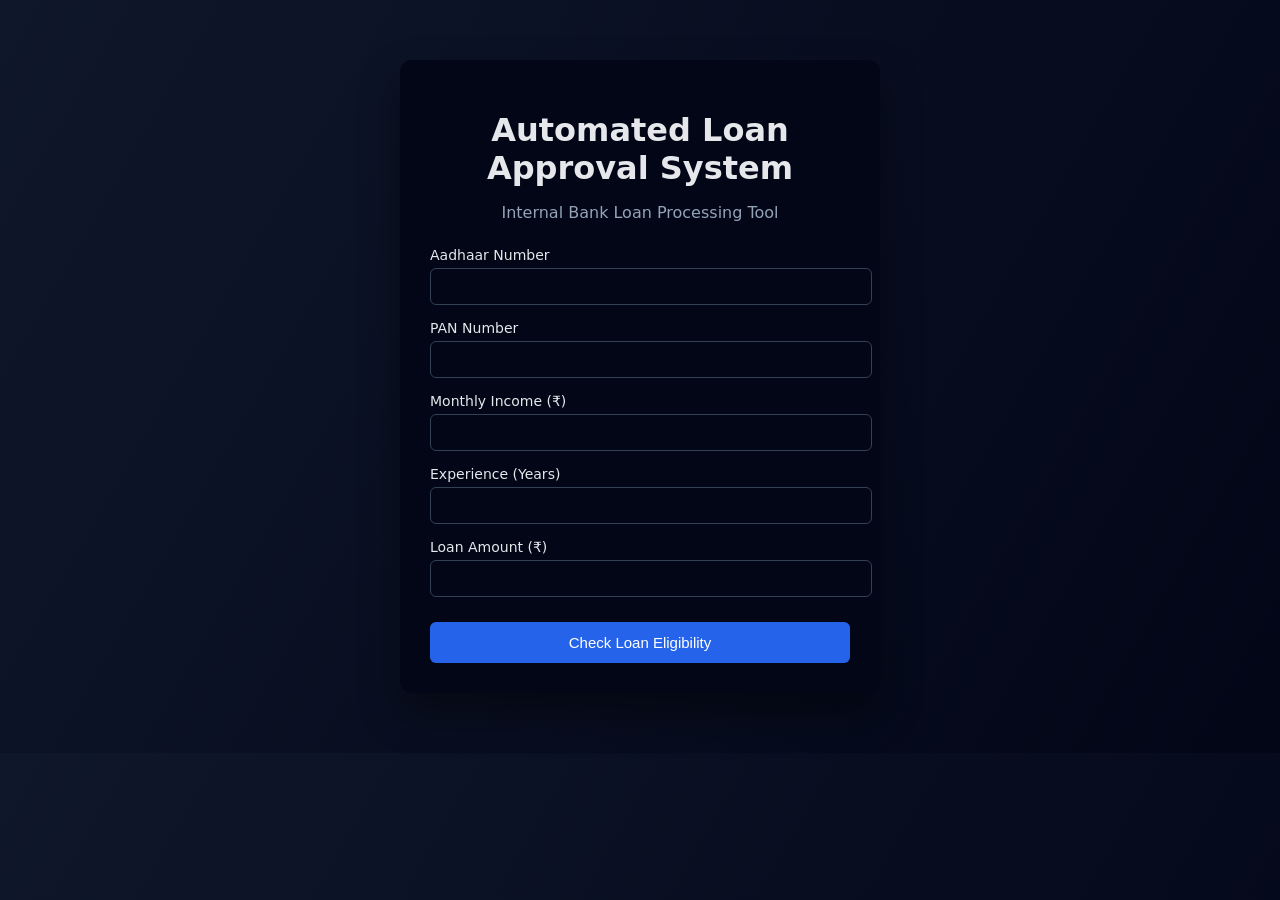
==== static/index.html @ 0e51996f "Updated project with improved risk scoring" ====
<!DOCTYPE html>
<html lang="en"> 
<head>
    <meta charset="UTF-8" />
    <title>Automated Loan Approval System</title>

    <link rel="stylesheet" href="/static/style.css" />
</head>
<body>

<div class="container">
    <h1>Automated Loan Approval System</h1>
    <p class="subtitle">Internal Bank Loan Processing Tool</p>

    <form id="loanForm">
        <label for="aadhar">Aadhaar Number</label>
        <input type="text" id="aadhar" minlength="12" maxlength="12" required />

        <label for="pan">PAN Number</label>
        <input type="text" id="pan" required />

        <label for="income">Monthly Income (₹)</label>
        <input type="number" id="income" min="1" required />

        <label for="experience">Experience (Years)</label>
        <input type="number" id="experience" min="0" required />

        <label for="loan_amount">Loan Amount (₹)</label>
        <input type="number" id="loan_amount" required />

        <button type="submit">Check Loan Eligibility</button>
    </form>

    <div id="loading" class="hidden">Processing...</div>

    <div id="result" class="result hidden"></div>
</div>

<script src="/static/app.js"></script>

</body>
</html>
---- static/style.css ----
body {
    background: linear-gradient(120deg, #0f172a, #020617);
    font-family: Inter, system-ui, sans-serif;
    color: #e5e7eb;
}

.container {
    max-width: 420px;
    margin: 60px auto;
    padding: 30px;
    background: #020617;
    border-radius: 12px;
    box-shadow: 0 20px 40px rgba(0,0,0,0.4);
}

h1 {
    margin-bottom: 5px;
    text-align: center;
}

.subtitle {
    text-align: center;
    color: #94a3b8;
    margin-bottom: 25px;
}

label {
    display: block;
    margin-top: 15px;
    font-size: 14px;
}

input {
    width: 100%;
    padding: 10px;
    margin-top: 5px;
    background: #020617;
    color: #e5e7eb;
    border: 1px solid #334155;
    border-radius: 6px;
}

button {
    width: 100%;
    margin-top: 25px;
    padding: 12px;
    background: #2563eb;
    border: none;
    border-radius: 6px;
    color: white;
    font-size: 15px;
    cursor: pointer;
}

button:hover {
    background: #1d4ed8;
}

.result {
    margin-top: 20px;
    padding: 15px;
    border-radius: 6px;
}

.success {
    background: #064e3b;
    color: #a7f3d0;
}

.error {
    background: #7f1d1d;
    color: #fecaca;
}

.hidden {
    display: none;
}
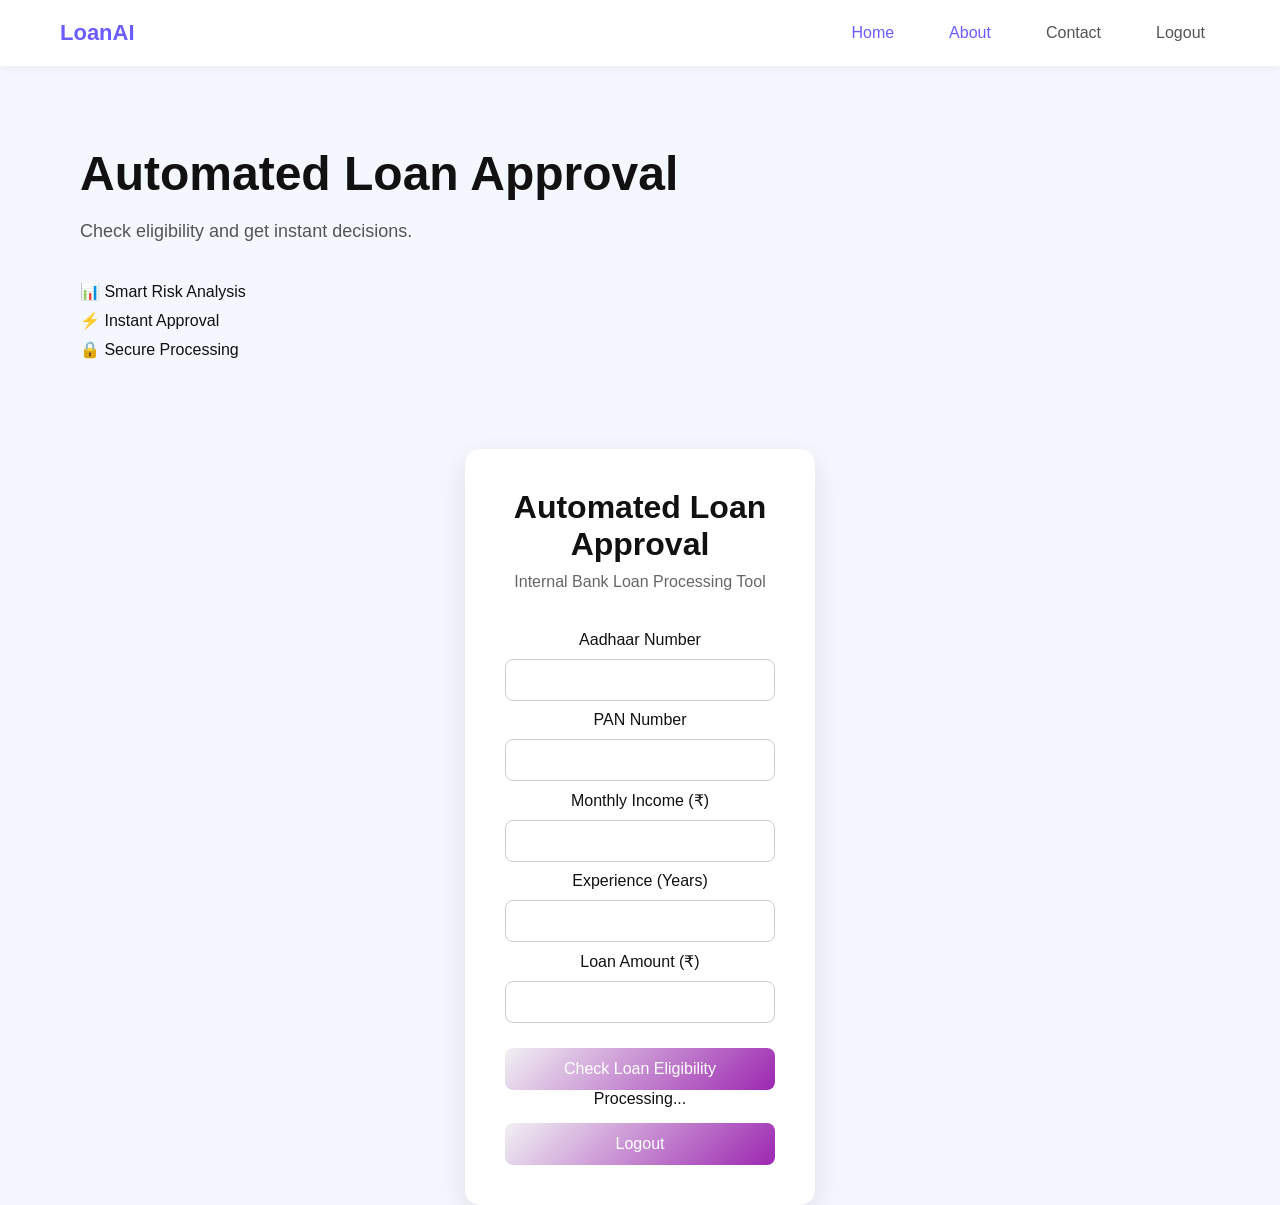
==== commit 10fd016d: "update it" ====
--- a/static/index.html
+++ b/static/index.html
@@ -1,40 +1,86 @@
 <!DOCTYPE html>
-<html lang="en"> 
+<html lang="en">
 <head>
-    <meta charset="UTF-8" />
+    <meta charset="UTF-8">
     <title>Automated Loan Approval System</title>
-
-    <link rel="stylesheet" href="/static/style.css" />
+    <link rel="stylesheet" href="/static/style.css">
 </head>
 <body>
+        <!-- NAVBAR -->
+<div class="navbar">
+    <div class="logo">LoanAI</div>
+    <div class="nav-links">
+        <a href="/static/home.html"class="active">Home</a>
+        <a href="/static/about.html" class="active">About</a>
+        <a href="#">Contact</a>
+        <a href="#" onclick="logout()">Logout</a>
+    </div>
+</div>
 
-<div class="container">
-    <h1>Automated Loan Approval System</h1>
-    <p class="subtitle">Internal Bank Loan Processing Tool</p>
+    <!-- LEFT SIDE (optional branding like login) -->
+    <div class="left">
+        <h1>Automated Loan Approval</h1>
+        <p>Check eligibility and get instant decisions.</p>
 
-    <form id="loanForm">
-        <label for="aadhar">Aadhaar Number</label>
-        <input type="text" id="aadhar" minlength="12" maxlength="12" required />
+        <div class="features">
+            <div>📊 Smart Risk Analysis</div>
+            <div>⚡ Instant Approval</div>
+            <div>🔒 Secure Processing</div>
+        </div>
+    </div>
 
-        <label for="pan">PAN Number</label>
-        <input type="text" id="pan" required />
+<div class="right">
 
-        <label for="income">Monthly Income (₹)</label>
-        <input type="number" id="income" min="1" required />
+    <div class="card">
 
-        <label for="experience">Experience (Years)</label>
-        <input type="number" id="experience" min="0" required />
+        <h1>Automated Loan Approval</h1>
+        <p class="subtitle">Internal Bank Loan Processing Tool</p>
 
-        <label for="loan_amount">Loan Amount (₹)</label>
-        <input type="number" id="loan_amount" required />
+        <form id="loanForm">
 
-        <button type="submit">Check Loan Eligibility</button>
-    </form>
+            <div class="form-group">
+                <label>Aadhaar Number</label>
+                <input type="text" id="aadhar" minlength="12" maxlength="12" required>
+            </div>
 
-    <div id="loading" class="hidden">Processing...</div>
+            <div class="form-group">
+                <label>PAN Number</label>
+                <input type="text" id="pan" required>
+            </div>
 
-    <div id="result" class="result hidden"></div>
+            <div class="form-group">
+                <label>Monthly Income (₹)</label>
+                <input type="number" id="income" min="1" required>
+            </div>
+
+            <div class="form-group">
+                <label>Experience (Years)</label>
+                <input type="number" id="experience" min="0" required>
+            </div>
+
+            <div class="form-group">
+                <label>Loan Amount (₹)</label>
+                <input type="number" id="loan_amount" required>
+            </div>
+
+            <button type="submit">Check Loan Eligibility</button>
+
+        </form>
+
+        <div id="loading" class="hidden">Processing...</div>
+        <div id="result" class="result hidden"></div>
+
+        <button class="logout-btn" onclick="logout()">Logout</button>
+
+    </div>
+
 </div>
+
+<script>
+function logout() {
+    window.location.href = "/";
+}
+</script>
 
 <script src="/static/app.js"></script>
 
--- a/static/style.css
+++ b/static/style.css
@@ -1,77 +1,364 @@
 body {
-    background: linear-gradient(120deg, #0f172a, #020617);
-    font-family: Inter, system-ui, sans-serif;
-    color: #e5e7eb;
-}
-
-.container {
-    max-width: 420px;
-    margin: 60px auto;
-    padding: 30px;
-    background: #020617;
-    border-radius: 12px;
-    box-shadow: 0 20px 40px rgba(0,0,0,0.4);
-}
-
-h1 {
-    margin-bottom: 5px;
-    text-align: center;
-}
-
-.subtitle {
-    text-align: center;
-    color: #94a3b8;
-    margin-bottom: 25px;
-}
-
-label {
-    display: block;
-    margin-top: 15px;
-    font-size: 14px;
-}
-
+    margin: 0;
+    font-family: "Segoe UI", sans-serif;
+    background: linear-gradient(135deg, #f5f7ff, #e6ecff);
+}
+/* NAVBAR */
+.navbar {
+    display: flex;
+    justify-content: space-between;
+    padding: 20px 60px;
+    align-items: center;
+}
+
+.logo {
+    font-weight: bold;
+    font-size: 20px;
+}
+
+.nav-links a {
+    margin: 0 15px;
+    text-decoration: none;
+    color: #333;
+}
+
+.nav-btn {
+    background: linear-gradient(135deg, #6c63ff, #9c27b0);
+    color: white;
+    border: none;
+    padding: 10px 18px;
+    border-radius: 8px;
+}
+
+
+/* Layout */
+.page {
+    display: flex;
+    height: 100vh;
+}
+
+/* LEFT SIDE */
+.left {
+    flex: 1;
+    padding: 80px;
+    display: flex;
+    flex-direction: column;
+    justify-content: center;
+}
+
+.left h1 {
+    font-size: 48px;
+    margin-bottom: 20px;
+}
+
+.left span {
+    color: #dcdbe2;
+}
+
+.left p {
+    font-size: 18px;
+    color: #555;
+    margin-bottom: 30px;
+}
+
+.features div {
+    margin: 10px 0;
+    font-weight: 500;
+}
+
+/* RIGHT SIDE */
+.right {
+    flex: 1;
+    display: flex;
+    justify-content: center;
+    align-items: center;
+}
+
+/* CARD */
+.card {
+    background: white;
+    padding: 40px;
+    border-radius: 15px;
+    width: 350px;
+    box-shadow: 0 10px 30px rgba(0,0,0,0.1);
+    text-align: center;
+}
+
+.card h2 {
+    margin-bottom: 20px;
+}
+
+/* INPUTS */
 input {
     width: 100%;
-    padding: 10px;
-    margin-top: 5px;
-    background: #020617;
-    color: #e5e7eb;
-    border: 1px solid #334155;
-    border-radius: 6px;
-}
-
+    padding: 12px;
+    margin: 10px 0;
+    border-radius: 8px;
+    border: 1px solid #ccc;
+    font-size: 14px;
+}
+
+/* BUTTON */
 button {
     width: 100%;
-    margin-top: 25px;
     padding: 12px;
-    background: #2563eb;
+    margin-top: 15px;
     border: none;
-    border-radius: 6px;
-    color: white;
-    font-size: 15px;
+    border-radius: 8px;
+    background: linear-gradient(135deg, #f1f1f3, #9c27b0);
+    color: white;
+    font-size: 16px;
     cursor: pointer;
 }
 
 button:hover {
-    background: #1d4ed8;
-}
-
-.result {
+    opacity: 0.9;
+}
+
+/* LINK */
+.link {
+    margin-top: 15px;
+}
+
+.link a {
+    color: #5d0391;
+    text-decoration: none;
+}
+
+/* HERO */
+.hero {
+    background: linear-gradient(135deg, #6c63ff, #9c27b0);
+    color: white;
+    text-align: center;
+    padding: 80px 20px;
+}
+
+.hero.small {
+    padding: 50px 20px;
+}
+
+/* SECTION */
+.section {
+    padding: 60px 80px;
+}
+
+.center {
+    text-align: center;
+}
+
+.subtitle {
+    color: #666;
+    margin-bottom: 30px;
+}
+
+/* MISSION */
+.mission {
+    display: flex;
+    gap: 40px;
+    align-items: center;
+}
+
+.mission-text {
+    flex: 1;
+}
+
+.mission-img img {
+    width: 100%;
+    border-radius: 12px;
+}
+
+/* CARDS */
+.cards {
+    display: flex;
+    gap: 20px;
+    margin-top: 30px;
+}
+
+.card-box {
+    flex: 1;
+    background: white;
+    padding: 20px;
+    border-radius: 12px;
+    box-shadow: 0 5px 15px rgba(0,0,0,0.1);
+}
+
+/* VALUES */
+.values {
+    display: flex;
+    justify-content: space-around;
+}
+
+/* RESET */
+* {
+    margin: 0;
+    padding: 0;
+    box-sizing: border-box;
+}
+
+body {
+    font-family: "Segoe UI", sans-serif;
+    background: #f5f7ff;
+    color: #111;
+}
+
+/* NAVBAR */
+.navbar {
+    display: flex;
+    justify-content: space-between;
+    align-items: center;
+    padding: 20px 60px;
+    background: white;
+    box-shadow: 0 2px 10px rgba(0,0,0,0.05);
+}
+
+.logo {
+    font-size: 22px;
+    font-weight: bold;
+    color: #6a5cff;
+}
+
+.nav-links {
+    display: flex;
+    align-items: center;
+    gap: 25px;
+}
+
+.nav-links a {
+    text-decoration: none;
+    color: #555;
+    font-weight: 500;
+}
+
+.nav-links a.active {
+    color: #6a5cff;
+}
+
+.nav-btn {
+    padding: 10px 18px;
+    border-radius: 10px;
+    border: none;
+    background: linear-gradient(135deg, #6a5cff, #b224ef);
+    color: white;
+    cursor: pointer;
+}
+
+/* HERO */
+.hero {
+    text-align: center;
+    padding: 80px 20px;
+    background: linear-gradient(135deg, #6a5cff, #b224ef);
+    color: white;
+}
+
+.hero.small {
+    padding: 60px 20px;
+}
+
+.hero h1 {
+    font-size: 48px;
+    margin-bottom: 15px;
+}
+
+.hero p {
+    font-size: 18px;
+    opacity: 0.9;
+}
+
+/* SECTION */
+.section {
+    padding: 70px 60px;
+}
+
+.center {
+    text-align: center;
+}
+
+.subtitle {
+    color: #666;
+    margin-top: 10px;
+    margin-bottom: 40px;
+}
+
+/* CARDS GRID */
+.cards {
+    display: grid;
+    grid-template-columns: repeat(auto-fit, minmax(250px, 1fr));
+    gap: 25px;
+}
+
+/* CARD STYLE */
+.card-box {
+    background: white;
+    padding: 25px;
+    border-radius: 15px;
+    box-shadow: 0 10px 25px rgba(0,0,0,0.05);
+    transition: 0.3s;
+}
+
+.card-box:hover {
+    transform: translateY(-5px);
+    box-shadow: 0 15px 30px rgba(0,0,0,0.1);
+}
+
+.card-box h3 {
+    margin-bottom: 10px;
+    color: #333;
+}
+
+.card-box p {
+    color: #666;
+    font-size: 14px;
+}
+
+/* STATS */
+.values {
+    display: flex;
+    justify-content: center;
+    gap: 60px;
+    margin-top: 30px;
+}
+
+.values h2 {
+    font-size: 36px;
+}
+
+.values p {
+    font-size: 14px;
+    opacity: 0.9;
+}
+
+/* BUTTON */
+.primary-btn {
     margin-top: 20px;
-    padding: 15px;
-    border-radius: 6px;
-}
-
-.success {
-    background: #064e3b;
-    color: #a7f3d0;
-}
-
-.error {
-    background: #7f1d1d;
-    color: #fecaca;
-}
-
-.hidden {
-    display: none;
-}
+    padding: 12px 25px;
+    border-radius: 10px;
+    border: none;
+    background: linear-gradient(135deg, #6a5cff, #b224ef);
+    color: white;
+    font-size: 16px;
+    cursor: pointer;
+}
+
+.primary-btn:hover {
+    opacity: 0.9;
+}
+
+/* RESPONSIVE */
+@media(max-width: 768px) {
+    .navbar {
+        padding: 15px 20px;
+    }
+
+    .section {
+        padding: 50px 20px;
+    }
+
+    .hero h1 {
+        font-size: 32px;
+    }
+
+    .values {
+        flex-direction: column;
+        gap: 20px;
+    }
+}
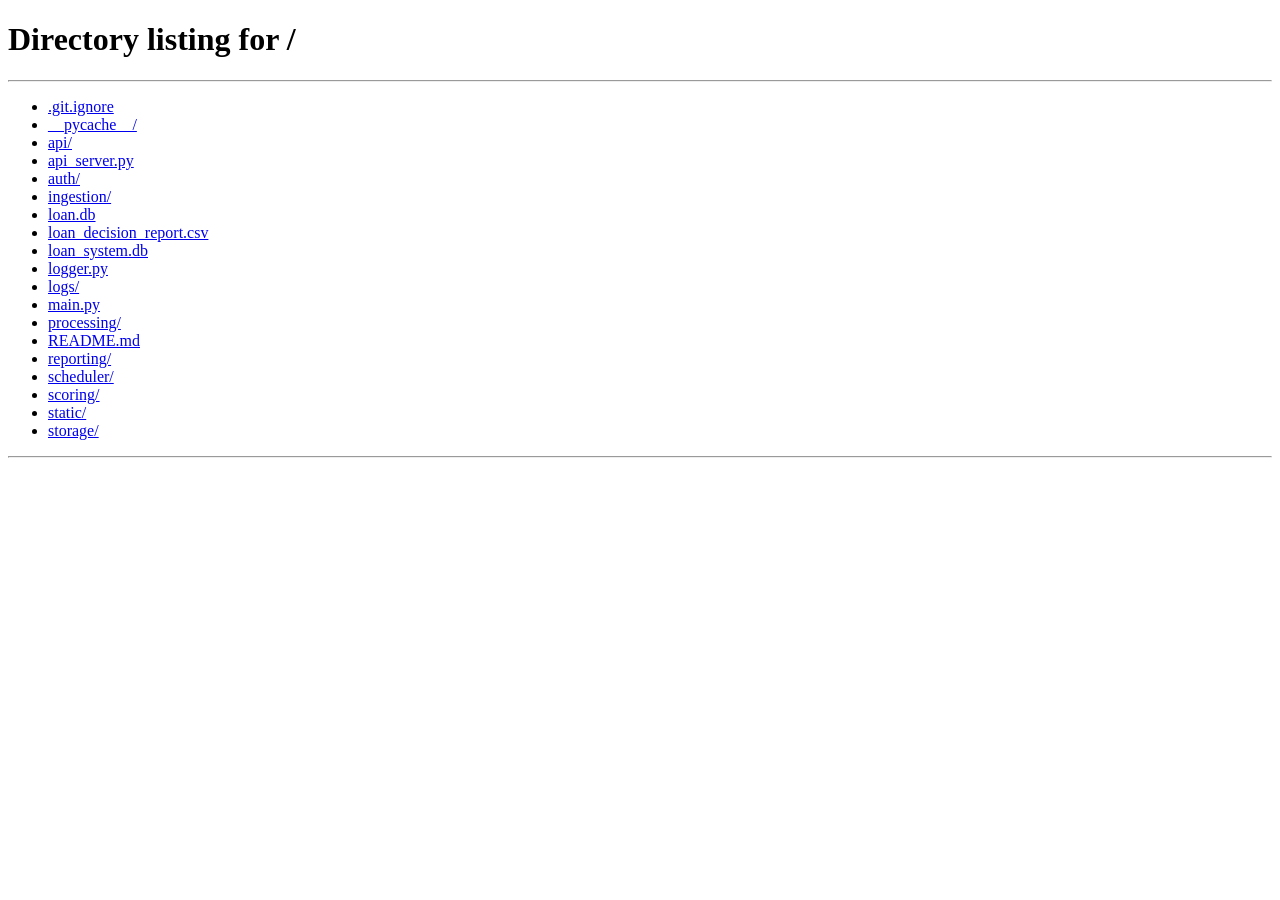
==== commit ab69786d: "update it" ====
--- a/static/index.html
+++ b/static/index.html
@@ -2,87 +2,188 @@
 <html lang="en">
 <head>
     <meta charset="UTF-8">
-    <title>Automated Loan Approval System</title>
+    <title>LoanAI Dashboard</title>
     <link rel="stylesheet" href="/static/style.css">
 </head>
 <body>
-        <!-- NAVBAR -->
 <div class="navbar">
     <div class="logo">LoanAI</div>
     <div class="nav-links">
-        <a href="/static/home.html"class="active">Home</a>
-        <a href="/static/about.html" class="active">About</a>
-        <a href="#">Contact</a>
+        <a href="/static/home.html">Home</a>
+        <a href="/static/about.html">About</a>
+        <a href="/static/index.html" class="active">Dashboard</a>
         <a href="#" onclick="logout()">Logout</a>
     </div>
 </div>
 
-    <!-- LEFT SIDE (optional branding like login) -->
-    <div class="left">
-        <h1>Automated Loan Approval</h1>
-        <p>Check eligibility and get instant decisions.</p>
+<section class="dashboard-shell">
+    <div class="dashboard-intro">
+        <p class="eyebrow">Explainable loan intelligence</p>
+        <h1 id="welcomeText">Welcome back</h1>
+        <p>
+            Submit a real application, understand the decision instantly, and simulate better scenarios before applying again.
+        </p>
+    </div>
 
-        <div class="features">
-            <div>📊 Smart Risk Analysis</div>
-            <div>⚡ Instant Approval</div>
-            <div>🔒 Secure Processing</div>
+    <div class="stats-grid">
+        <div class="stat-card">
+            <span>Total Applications</span>
+            <strong id="totalApplications">0</strong>
+        </div>
+        <div class="stat-card">
+            <span>Latest Decision</span>
+            <strong id="latestDecision">-</strong>
+        </div>
+        <div class="stat-card">
+            <span>Average Risk Score</span>
+            <strong id="avgRiskScore">-</strong>
+        </div>
+        <div class="stat-card">
+            <span>Pending Reviews</span>
+            <strong id="pendingReviews">0</strong>
         </div>
     </div>
 
-<div class="right">
-
-    <div class="card">
-
-        <h1>Automated Loan Approval</h1>
-        <p class="subtitle">Internal Bank Loan Processing Tool</p>
-
-        <form id="loanForm">
-
-            <div class="form-group">
-                <label>Aadhaar Number</label>
-                <input type="text" id="aadhar" minlength="12" maxlength="12" required>
-            </div>
-
-            <div class="form-group">
-                <label>PAN Number</label>
-                <input type="text" id="pan" required>
-            </div>
-
-            <div class="form-group">
-                <label>Monthly Income (₹)</label>
-                <input type="number" id="income" min="1" required>
-            </div>
-
-            <div class="form-group">
-                <label>Experience (Years)</label>
-                <input type="number" id="experience" min="0" required>
-            </div>
-
-            <div class="form-group">
-                <label>Loan Amount (₹)</label>
-                <input type="number" id="loan_amount" required>
-            </div>
-
-            <button type="submit">Check Loan Eligibility</button>
-
-        </form>
-
-        <div id="loading" class="hidden">Processing...</div>
-        <div id="result" class="result hidden"></div>
-
-        <button class="logout-btn" onclick="logout()">Logout</button>
-
+    <div id="operationsAnalytics" class="analytics-grid hidden">
+        <div class="stat-card">
+            <span>Approval Rate</span>
+            <strong id="approvalRate">0%</strong>
+        </div>
+        <div class="stat-card">
+            <span>Approved Cases</span>
+            <strong id="approvedCount">0</strong>
+        </div>
+        <div class="stat-card">
+            <span>Rejected Cases</span>
+            <strong id="rejectedCount">0</strong>
+        </div>
+        <div class="stat-card">
+            <span>Avg Review Turnaround</span>
+            <strong id="avgTurnaround">0h</strong>
+        </div>
     </div>
 
-</div>
+    <div class="workspace-grid">
+        <div class="card form-card">
+            <h2>New Loan Application</h2>
+            <p class="subtitle">Fill in verified details to receive an instant decision with clear next steps.</p>
 
-<script>
-function logout() {
-    window.location.href = "/";
-}
-</script>
+            <form id="loanForm">
+                <div class="form-group">
+                    <label>Aadhaar Number</label>
+                    <input type="text" id="aadhar" minlength="12" maxlength="12" required>
+                </div>
+
+                <div class="form-group">
+                    <label>PAN Number</label>
+                    <input type="text" id="pan" required>
+                </div>
+
+                <div class="form-group">
+                    <label>Monthly Income (Rs.)</label>
+                    <input type="number" id="income" min="1" required>
+                </div>
+
+                <div class="form-group">
+                    <label>Experience (Years)</label>
+                    <input type="number" id="experience" min="0" required>
+                </div>
+
+                <div class="form-group">
+                    <label>Loan Amount (Rs.)</label>
+                    <input type="number" id="loan_amount" min="1" required>
+                </div>
+
+                <button type="submit">Check Loan Eligibility</button>
+            </form>
+
+            <div id="loading" class="loading hidden">Processing your application...</div>
+            <div id="result" class="result hidden"></div>
+        </div>
+
+        <div class="card history-card">
+            <h2>Your Loan History</h2>
+            <p class="subtitle">See recent applications, approval patterns, and how your risk profile is moving.</p>
+
+            <p id="emptyHistory" class="empty-state hidden"></p>
+
+            <div class="table-wrap">
+                <table class="history-table">
+                    <thead>
+                        <tr>
+                            <th>Applicant</th>
+                            <th>Loan Amount</th>
+                            <th>Risk Score</th>
+                            <th>Decision</th>
+                            <th>Date</th>
+                        </tr>
+                    </thead>
+                    <tbody id="historyBody"></tbody>
+                </table>
+            </div>
+        </div>
+    </div>
+
+    <div class="card simulator-card">
+        <div class="simulator-header">
+            <div>
+                <p class="eyebrow">Eligibility simulator</p>
+                <h2>What changes would improve approval?</h2>
+            </div>
+            <p class="subtitle">
+                Try alternative financial scenarios without creating a real application record.
+            </p>
+        </div>
+
+        <div class="simulator-grid">
+            <div class="sim-control">
+                <label for="simCreditScore">Credit Score</label>
+                <input type="range" id="simCreditScore" min="300" max="900" value="720" step="10">
+                <span id="simCreditScoreValue">720</span>
+            </div>
+            <div class="sim-control">
+                <label for="simIncome">Monthly Income (Rs.)</label>
+                <input type="range" id="simIncome" min="10000" max="200000" value="50000" step="5000">
+                <span id="simIncomeValue">50,000</span>
+            </div>
+            <div class="sim-control">
+                <label for="simLoanAmount">Loan Amount (Rs.)</label>
+                <input type="range" id="simLoanAmount" min="10000" max="1000000" value="200000" step="10000">
+                <span id="simLoanAmountValue">200,000</span>
+            </div>
+            <div class="sim-control">
+                <label for="simExperience">Experience (Years)</label>
+                <input type="range" id="simExperience" min="0" max="20" value="3" step="1">
+                <span id="simExperienceValue">3</span>
+            </div>
+            <div class="sim-control">
+                <label for="simExistingLoans">Existing Loans</label>
+                <input type="range" id="simExistingLoans" min="0" max="5" value="1" step="1">
+                <span id="simExistingLoansValue">1</span>
+            </div>
+        </div>
+
+        <div id="simulatorResult" class="simulator-result">
+            <p class="simulator-empty">Move the sliders to see how the decision changes.</p>
+        </div>
+    </div>
+
+    <div id="reviewerPanel" class="card reviewer-card hidden">
+        <div class="simulator-header">
+            <div>
+                <p class="eyebrow">Reviewer panel</p>
+                <h2>Manual review queue</h2>
+            </div>
+            <p class="subtitle">
+                Review borderline applications, record notes, and finalize the bank decision.
+            </p>
+        </div>
+
+        <p id="emptyReviewQueue" class="empty-state hidden"></p>
+        <div id="reviewQueue" class="review-grid"></div>
+    </div>
+</section>
 
 <script src="/static/app.js"></script>
-
 </body>
-</html>+</html>
--- a/static/style.css
+++ b/static/style.css
@@ -361,4 +361,540 @@
         flex-direction: column;
         gap: 20px;
     }
-}+}
+
+.hidden {
+    display: none;
+}
+
+.dashboard-shell {
+    padding: 48px 60px 72px;
+    background:
+        radial-gradient(circle at top left, rgba(106, 92, 255, 0.12), transparent 30%),
+        linear-gradient(180deg, #f8faff 0%, #eef2ff 100%);
+    min-height: calc(100vh - 80px);
+}
+
+.dashboard-intro {
+    max-width: 760px;
+    margin-bottom: 28px;
+}
+
+.eyebrow {
+    text-transform: uppercase;
+    letter-spacing: 0.12em;
+    font-size: 12px;
+    color: #5b63d3;
+    font-weight: 700;
+    margin-bottom: 10px;
+}
+
+.dashboard-intro h1 {
+    font-size: 42px;
+    margin-bottom: 12px;
+}
+
+.dashboard-intro p {
+    color: #4b5563;
+    line-height: 1.6;
+}
+
+.stats-grid {
+    display: grid;
+    grid-template-columns: repeat(4, minmax(0, 1fr));
+    gap: 18px;
+    margin: 28px 0;
+}
+
+.analytics-grid {
+    display: grid;
+    grid-template-columns: repeat(4, minmax(0, 1fr));
+    gap: 18px;
+    margin: 0 0 28px;
+}
+
+.stat-card {
+    background: rgba(255, 255, 255, 0.88);
+    border: 1px solid rgba(124, 58, 237, 0.08);
+    box-shadow: 0 18px 45px rgba(71, 85, 105, 0.08);
+    border-radius: 18px;
+    padding: 22px 24px;
+}
+
+.stat-card span {
+    display: block;
+    font-size: 13px;
+    color: #6b7280;
+    margin-bottom: 10px;
+}
+
+.stat-card strong {
+    font-size: 30px;
+    color: #111827;
+}
+
+.workspace-grid {
+    display: grid;
+    grid-template-columns: minmax(320px, 420px) minmax(500px, 1fr);
+    gap: 24px;
+    align-items: start;
+}
+
+.form-card,
+.history-card {
+    width: 100%;
+    text-align: left;
+    border: 1px solid rgba(124, 58, 237, 0.08);
+    box-shadow: 0 18px 45px rgba(71, 85, 105, 0.1);
+}
+
+.form-group label {
+    display: block;
+    font-size: 14px;
+    color: #374151;
+    font-weight: 600;
+    margin-top: 12px;
+}
+
+.loading {
+    margin-top: 18px;
+    color: #5b63d3;
+    font-weight: 600;
+}
+
+.result {
+    margin-top: 20px;
+    padding: 22px;
+    border-radius: 18px;
+    border: 1px solid #dbe1ff;
+    background: #f8faff;
+}
+
+.result.approved {
+    background: #effcf4;
+    border-color: #b9ebc7;
+}
+
+.result.review {
+    background: #fff8e8;
+    border-color: #efd89d;
+}
+
+.result.error,
+.result.rejected {
+    background: #fff1f2;
+    border-color: #f0b8c0;
+}
+
+.result-header {
+    display: flex;
+    justify-content: space-between;
+    align-items: center;
+    gap: 12px;
+    margin-bottom: 16px;
+}
+
+.result-grid {
+    display: grid;
+    grid-template-columns: repeat(2, minmax(0, 1fr));
+    gap: 12px;
+    margin-bottom: 14px;
+}
+
+.result-grid div {
+    background: rgba(255, 255, 255, 0.8);
+    border-radius: 12px;
+    padding: 12px;
+}
+
+.result-grid strong,
+.money-line strong {
+    display: block;
+    color: #374151;
+    font-size: 13px;
+}
+
+.result-grid span {
+    display: block;
+    margin-top: 6px;
+    font-size: 20px;
+    font-weight: 700;
+    color: #111827;
+}
+
+.money-line {
+    margin: 8px 0;
+    color: #374151;
+    font-weight: 600;
+}
+
+.advice-panel {
+    display: grid;
+    grid-template-columns: repeat(2, minmax(0, 1fr));
+    gap: 16px;
+    margin-top: 18px;
+}
+
+.advice-panel h4 {
+    margin-bottom: 10px;
+}
+
+.advice-panel ul {
+    padding-left: 18px;
+    color: #4b5563;
+    line-height: 1.6;
+}
+
+.decision-badge {
+    display: inline-flex;
+    align-items: center;
+    justify-content: center;
+    min-width: 96px;
+    padding: 8px 12px;
+    border-radius: 999px;
+    font-size: 12px;
+    font-weight: 700;
+    letter-spacing: 0.08em;
+}
+
+.decision-badge.approved {
+    background: #dff7e5;
+    color: #146534;
+}
+
+.decision-badge.review {
+    background: #fff0c2;
+    color: #8a5b00;
+}
+
+.decision-badge.rejected {
+    background: #ffdce0;
+    color: #9f1239;
+}
+
+.table-wrap {
+    overflow-x: auto;
+}
+
+.table-subline {
+    margin-top: 8px;
+}
+
+.history-table {
+    width: 100%;
+    border-collapse: collapse;
+    margin-top: 8px;
+}
+
+.history-table th,
+.history-table td {
+    padding: 14px 12px;
+    border-bottom: 1px solid #eceff6;
+    text-align: left;
+    font-size: 14px;
+}
+
+.history-table th {
+    color: #6b7280;
+    font-weight: 700;
+}
+
+.simulator-card {
+    margin-top: 24px;
+    width: 100%;
+    text-align: left;
+    border: 1px solid rgba(124, 58, 237, 0.08);
+    box-shadow: 0 18px 45px rgba(71, 85, 105, 0.1);
+}
+
+.reviewer-card {
+    margin-top: 24px;
+    width: 100%;
+    text-align: left;
+    border: 1px solid rgba(124, 58, 237, 0.08);
+    box-shadow: 0 18px 45px rgba(71, 85, 105, 0.1);
+}
+
+.review-grid {
+    display: grid;
+    grid-template-columns: repeat(2, minmax(0, 1fr));
+    gap: 20px;
+}
+
+.review-case {
+    border: 1px solid #e6e9f8;
+    border-radius: 18px;
+    padding: 20px;
+    background: linear-gradient(180deg, #ffffff 0%, #f9faff 100%);
+}
+
+.review-head,
+.review-badges,
+.review-actions {
+    display: flex;
+    justify-content: space-between;
+    align-items: center;
+    gap: 12px;
+}
+
+.review-head {
+    margin-bottom: 16px;
+}
+
+.review-head h3 {
+    margin-bottom: 6px;
+}
+
+.review-head p,
+.review-summary p,
+.table-subline {
+    color: #6b7280;
+    font-size: 13px;
+    margin-top: 4px;
+}
+
+.review-metrics {
+    display: grid;
+    grid-template-columns: repeat(2, minmax(0, 1fr));
+    gap: 12px;
+    margin-bottom: 16px;
+}
+
+.review-metrics div {
+    background: rgba(255, 255, 255, 0.92);
+    border-radius: 14px;
+    padding: 12px;
+}
+
+.review-metrics span {
+    display: block;
+    font-size: 12px;
+    text-transform: uppercase;
+    letter-spacing: 0.08em;
+    color: #6b7280;
+    margin-bottom: 8px;
+}
+
+.review-metrics strong {
+    font-size: 18px;
+}
+
+.review-notes {
+    width: 100%;
+    min-height: 110px;
+    resize: vertical;
+    border: 1px solid #d4daf3;
+    border-radius: 14px;
+    padding: 14px;
+    font: inherit;
+    margin-top: 4px;
+}
+
+.review-actions {
+    margin-top: 14px;
+}
+
+.review-btn {
+    width: auto;
+    min-width: 120px;
+    margin-top: 0;
+    padding: 12px 18px;
+}
+
+.review-btn.approve {
+    background: linear-gradient(135deg, #139b53, #23c16b);
+}
+
+.review-btn.reject {
+    background: linear-gradient(135deg, #c63a53, #ef476f);
+}
+
+.review-summary {
+    border-top: 1px solid #eceff6;
+    padding-top: 14px;
+}
+
+.status-pill {
+    display: inline-flex;
+    align-items: center;
+    justify-content: center;
+    padding: 8px 12px;
+    border-radius: 999px;
+    font-size: 11px;
+    font-weight: 700;
+    letter-spacing: 0.08em;
+    background: #eef2ff;
+    color: #4338ca;
+    text-transform: uppercase;
+}
+
+.status-pill.pending_review {
+    background: #fff0c2;
+    color: #8a5b00;
+}
+
+.status-pill.review_completed {
+    background: #dff7e5;
+    color: #146534;
+}
+
+.simulator-header {
+    display: flex;
+    justify-content: space-between;
+    align-items: end;
+    gap: 20px;
+    margin-bottom: 24px;
+}
+
+.simulator-header .subtitle {
+    max-width: 380px;
+    margin: 0;
+}
+
+.simulator-grid {
+    display: grid;
+    grid-template-columns: repeat(5, minmax(0, 1fr));
+    gap: 18px;
+}
+
+.sim-control {
+    background: linear-gradient(180deg, #ffffff 0%, #f7f8ff 100%);
+    border: 1px solid #e6e9f8;
+    border-radius: 16px;
+    padding: 16px;
+}
+
+.sim-control label {
+    display: block;
+    font-size: 13px;
+    font-weight: 700;
+    color: #374151;
+    margin-bottom: 14px;
+}
+
+.sim-control input[type="range"] {
+    padding: 0;
+    margin: 0;
+    accent-color: #6a5cff;
+}
+
+.sim-control span {
+    display: block;
+    margin-top: 14px;
+    font-size: 24px;
+    font-weight: 700;
+    color: #111827;
+}
+
+.simulator-result {
+    margin-top: 24px;
+    border-radius: 18px;
+    padding: 24px;
+    background: linear-gradient(180deg, #fbfbff 0%, #f2f5ff 100%);
+    border: 1px solid #dde4ff;
+}
+
+.simulator-topline {
+    display: flex;
+    justify-content: space-between;
+    align-items: center;
+    gap: 16px;
+    margin-bottom: 18px;
+}
+
+.simulator-topline strong {
+    font-size: 24px;
+}
+
+.simulator-metrics {
+    display: grid;
+    grid-template-columns: repeat(3, minmax(0, 1fr));
+    gap: 14px;
+    margin-bottom: 18px;
+}
+
+.simulator-metrics div {
+    background: rgba(255, 255, 255, 0.9);
+    border-radius: 14px;
+    padding: 14px;
+}
+
+.simulator-metrics span {
+    display: block;
+    font-size: 12px;
+    text-transform: uppercase;
+    letter-spacing: 0.08em;
+    color: #6b7280;
+    margin-bottom: 8px;
+}
+
+.simulator-metrics strong {
+    font-size: 22px;
+    color: #111827;
+}
+
+.simulator-empty {
+    color: #4b5563;
+    font-weight: 600;
+}
+
+.empty-state {
+    padding: 18px;
+    background: #f8faff;
+    border: 1px dashed #cdd6f4;
+    border-radius: 14px;
+    color: #4b5563;
+    margin: 18px 0;
+}
+
+@media(max-width: 900px) {
+    .dashboard-shell {
+        padding: 32px 20px 48px;
+    }
+
+    .stats-grid,
+    .analytics-grid,
+    .workspace-grid,
+    .advice-panel,
+    .review-grid {
+        grid-template-columns: 1fr;
+    }
+
+    .dashboard-intro h1 {
+        font-size: 34px;
+    }
+
+    .simulator-metrics {
+        grid-template-columns: 1fr;
+    }
+
+    .simulator-header {
+        flex-direction: column;
+        align-items: flex-start;
+    }
+}
+
+@media(max-width: 1100px) {
+    .simulator-grid {
+        grid-template-columns: repeat(2, minmax(0, 1fr));
+    }
+}
+
+@media(max-width: 640px) {
+    .simulator-grid,
+    .simulator-metrics,
+    .result-grid,
+    .review-metrics {
+        grid-template-columns: 1fr;
+    }
+
+    .simulator-topline,
+    .simulator-header,
+    .result-header,
+    .review-head,
+    .review-badges,
+    .review-actions {
+        flex-direction: column;
+        align-items: flex-start;
+    }
+}
